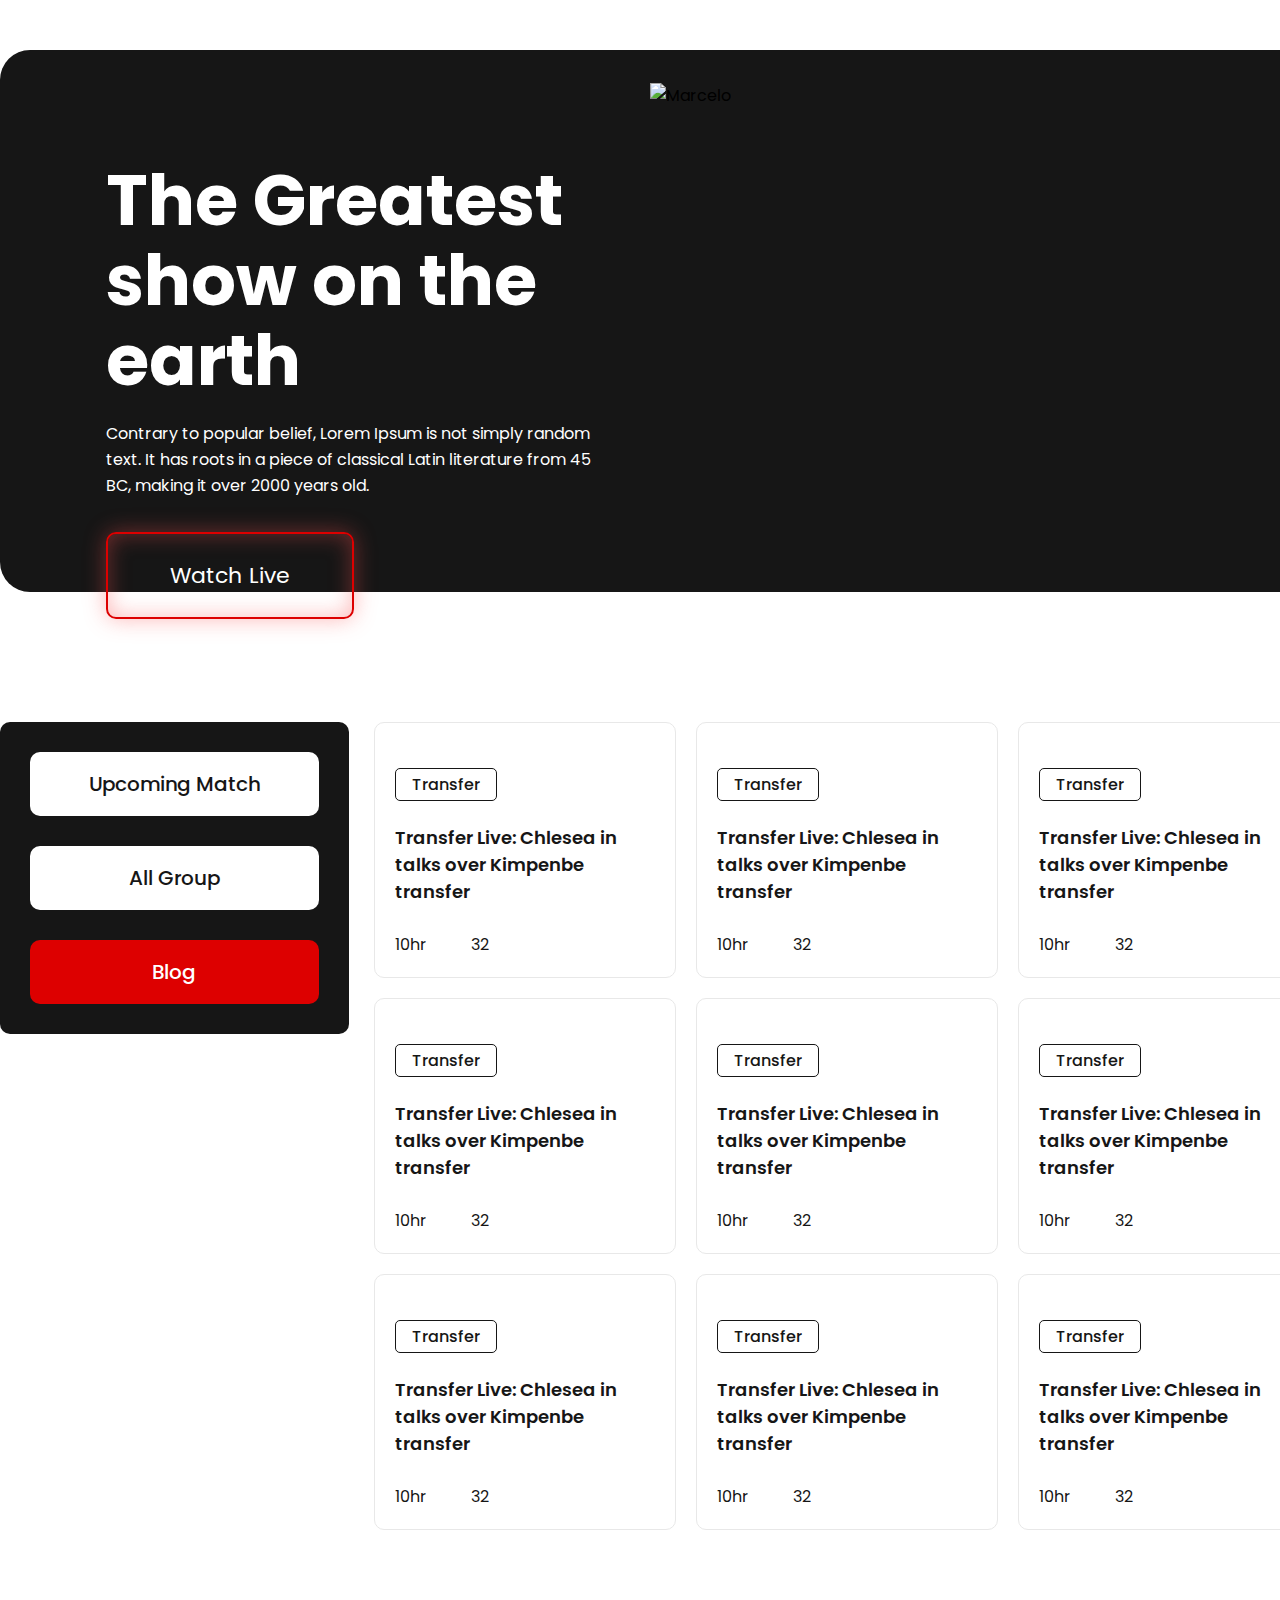
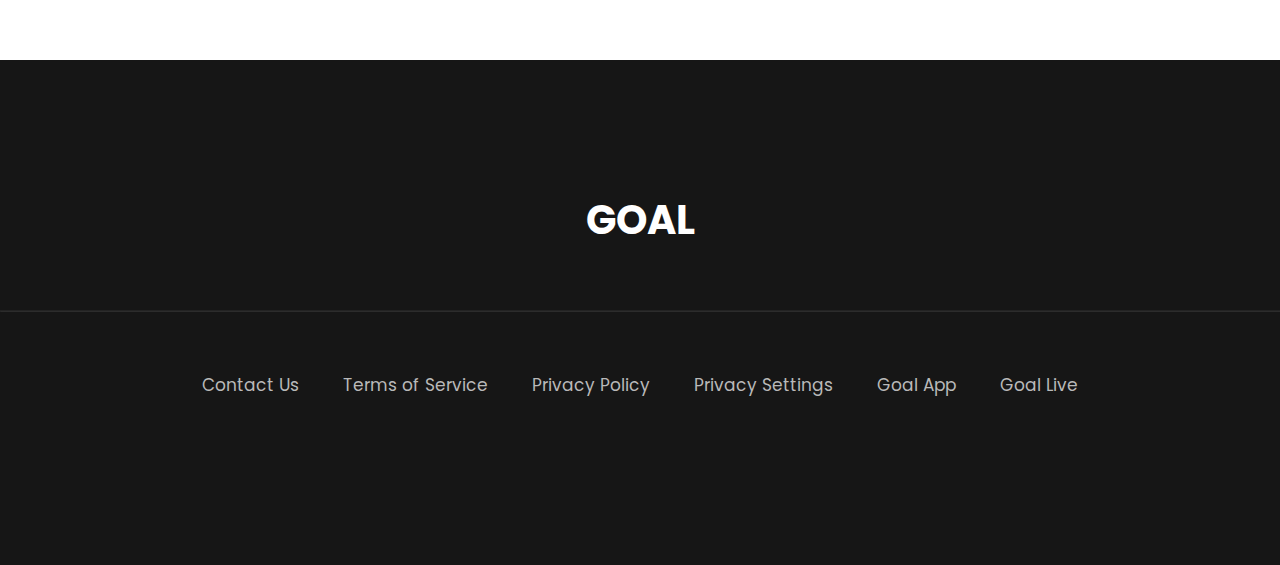
==== index.html @ 272e6b17 "groups-section-update" ====
<!DOCTYPE html>
<html lang="en">

<head>
    <meta charset="UTF-8">
    <meta http-equiv="X-UA-Compatible" content="IE=edge">
    <meta name="viewport" content="width=device-width, initial-scale=1.0">
    <title>World Cup</title>
    <!-- fav icon -->
    <link rel="shortcut icon" href="assets/favicon.png" type="image/x-icon">
    <!-- google fonts -->
    <link rel="preconnect" href="https://fonts.googleapis.com">
    <link rel="preconnect" href="https://fonts.gstatic.com" crossorigin>
    <link
        href="https://fonts.googleapis.com/css2?family=Poppins:ital,wght@0,100;0,200;0,300;0,400;0,500;0,600;0,700;0,800;0,900;1,100;1,200;1,300;1,400;1,500;1,600;1,700;1,800;1,900&display=swap"
        rel="stylesheet">
    <!-- font awesome icon -->
    <link rel="stylesheet" href="https://cdnjs.cloudflare.com/ajax/libs/font-awesome/6.1.1/css/all.min.css"
        integrity="sha512-KfkfwYDsLkIlwQp6LFnl8zNdLGxu9YAA1QvwINks4PhcElQSvqcyVLLD9aMhXd13uQjoXtEKNosOWaZqXgel0g=="
        crossorigin="anonymous" referrerpolicy="no-referrer" />
    <!-- stylesheets -->
    <link rel="stylesheet" href="styles/style.css">
</head>

<body>
    <header class="main-container">
        <section class="banner-section">
            <div class="banner-content">
                <div class="title">
                    <h1>The Greatest show on the earth</h1>
                    <p>Contrary to popular belief, Lorem Ipsum is not simply
                        random text. It has roots in a piece of classical Latin literature from 45 BC, making it over
                        2000 years old.</p>
                    <a class="button" href="#">Watch Live <i class="fa-solid fa-angle-right"></i></a>
                </div>
                <div class="player">
                    <img src="assets/BannerImage.png" alt="Marcelo">
                </div>
            </div>
        </section>
    </header>
    <main class="main-container">
        <section class="pages">
            <div class="page-section">
                <div class="page-filter">
                    <a id="mr-bt" href="matches.html">Upcoming Match</a>
                    <a class="g-p" id="mr-bt" href="group.html">All Group</a>
                    <a id="mr-bt-b" href="index.html">Blog</a>
                </div>
                <div class="transfer-section">
                    <div class="transfer-info">
                        <img src="assets/Blog Image.png" alt="">
                        <div class="transfer-detail">
                            <a href="#">Transfer</a>
                            <h5>Transfer Live: Chlesea in talks over Kimpenbe transfer</h5>
                            <p> <i class="fa-regular fa-clock"></i> 10hr</p>
                            <span><i class="fa-regular fa-message"></i> 32</span>
                        </div>
                    </div>
                    <div class="transfer-info">
                        <img src="assets/group.png" alt="">
                        <div class="transfer-detail">
                            <a href="#">Transfer</a>
                            <h5>Transfer Live: Chlesea in talks over Kimpenbe transfer</h5>
                            <p> <i class="fa-regular fa-clock"></i> 10hr</p>
                            <span><i class="fa-regular fa-message"></i> 32</span>
                        </div>
                    </div>
                    <div class="transfer-info">
                        <img src="assets/blogs.png" alt="">
                        <div class="transfer-detail">
                            <a href="#">Transfer</a>
                            <h5>Transfer Live: Chlesea in talks over Kimpenbe transfer</h5>
                            <p> <i class="fa-regular fa-clock"></i> 10hr</p>
                            <span><i class="fa-regular fa-message"></i> 32</span>
                        </div>
                    </div>
                    <div class="transfer-info">
                        <img src="assets/Blog Image.png" alt="">
                        <div class="transfer-detail">
                            <a href="#">Transfer</a>
                            <h5>Transfer Live: Chlesea in talks over Kimpenbe transfer</h5>
                            <p> <i class="fa-regular fa-clock"></i> 10hr</p>
                            <span><i class="fa-regular fa-message"></i> 32</span>
                        </div>
                    </div>
                    <div class="transfer-info">
                        <img src="assets/blogs.png" alt="">
                        <div class="transfer-detail">
                            <a href="#">Transfer</a>
                            <h5>Transfer Live: Chlesea in talks over Kimpenbe transfer</h5>
                            <p> <i class="fa-regular fa-clock"></i> 10hr</p>
                            <span><i class="fa-regular fa-message"></i> 32</span>
                        </div>
                    </div>
                    <div class="transfer-info">
                        <img src="assets/group.png" alt="">
                        <div class="transfer-detail">
                            <a href="#">Transfer</a>
                            <h5>Transfer Live: Chlesea in talks over Kimpenbe transfer</h5>
                            <p> <i class="fa-regular fa-clock"></i> 10hr</p>
                            <span><i class="fa-regular fa-message"></i> 32</span>
                        </div>
                    </div>
                    <div class="transfer-info">
                        <img src="assets/group.png" alt="">
                        <div class="transfer-detail">
                            <a href="#">Transfer</a>
                            <h5>Transfer Live: Chlesea in talks over Kimpenbe transfer</h5>
                            <p> <i class="fa-regular fa-clock"></i> 10hr</p>
                            <span><i class="fa-regular fa-message"></i> 32</span>
                        </div>
                    </div>
                    <div class="transfer-info">
                        <img src="assets/Blog Image.png" alt="">
                        <div class="transfer-detail">
                            <a href="#">Transfer</a>
                            <h5>Transfer Live: Chlesea in talks over Kimpenbe transfer</h5>
                            <p> <i class="fa-regular fa-clock"></i> 10hr</p>
                            <span><i class="fa-regular fa-message"></i> 32</span>
                        </div>
                    </div>
                    <div class="transfer-info">
                        <img src="assets/blogs.png" alt="">
                        <div class="transfer-detail">
                            <a href="#">Transfer</a>
                            <h5>Transfer Live: Chlesea in talks over Kimpenbe transfer</h5>
                            <p> <i class="fa-regular fa-clock"></i> 10hr</p>
                            <span><i class="fa-regular fa-message"></i> 32</span>
                        </div>
                    </div>
                </div>
            </div>
            <div class="btn">
                <a class="view-btn" href="#">View all</a>
            </div>
        </section>
    </main>
    <footer class="container">
        <h2>GOAL</h2>
        <div class="main-container">
            <hr>
        </div>
        <div class="footer-nav">
            <ul>
                <li><a href="#"></a>Contact Us</li>
                <li><a href="#"></a>Terms of Service</li>
                <li><a href="#"></a>Privacy Policy</li>
                <li><a href="#"></a>Privacy Settings</li>
                <li><a href="#"></a>Goal App</li>
                <li><a href="#"></a>Goal Live</li>
            </ul>
        </div>
        <div class="footer-icon">
            <div class="f-s-icon">
                <ul>
                    <li><a href=""><i class="fa-brands fa-instagram"></i></a></li>
                    <li><a href=""><i class="fa-brands fa-twitter"></i></a></li>
                    <li><a href=""><i class="fa-brands fa-youtube"></i></a></li>
                    <li><a href=""><i class="fa-brands fa-dribbble"></i></a></li>
                </ul>
            </div>
        </div>
    </footer>
</body>

</html>
---- styles/style.css ----
/* global styles */
* {
    margin: 0 auto;
    padding: 0;
    box-sizing: border-box;
    font-family: 'Poppins', sans-serif;
    text-decoration: none;
    list-style: none;
}

/* banner styles start here */

.main-container {
    width: 1320px;
}

.banner-section {
    margin-top: 50px;
}

.banner-content {
    background: #161616;
    border-radius: 30px;
    height: auto;
}

.banner-content {
    display: flex;
}

.transfer-info img {
    width: 100%;
}

.title h1 {
    padding-left: 106px;
    padding-top: 111px;
    color: white;
    font-size: 70px;
    line-height: 80px;
    font-weight: 700;
    margin-bottom: 20px;
}

.page-filter a.active {
    background-color: #DD0000;
    color: white;
}

.title p {
    font-size: 16px;
    font-weight: 400;
    padding-left: 106px;
    line-height: 26px;
    color: white;
    margin-bottom: 60px;
}

/* effect styles */
.button {
    box-shadow: inset 0 0 1em #fb515166, 0 0 1em #fb515166;
    border: #DD0000 solid 2px;
}

.button:hover {
    background-color: #DD0000;
    box-shadow: inset 0 0 0 #fb515166, 0 0 1.5em #fb515199;
    transition: 0.5s;
}

.btn .view-btn {
    display: none;
    margin-top: 40px;
    padding: 12px 29px;
    color: #161616;
    border-radius: 5px;
}

.view-btn:hover {
    color: white;
    background-color: #DD0000;
    box-shadow: inset 0 0 0 #fb515166, 0 0 1.5em #fb515199;
    transition: 0.5s;
}

.title a {
    padding: 26px 62px;
    width: 187px;
    height: 55px;
    margin-left: 106px;
    margin-top: 30px;
    font-size: 22px;
    font-family: 700;
    text-decoration: none;
    color: white;
    border-radius: 10px;
}

.title,
.player {
    flex-basis: 50%;
}

.player img {
    width: 100%;
    height: 100%;
}

.player {
    margin-top: 33px;
    margin-left: 50px;
    margin-right: 70px;
}

/* banner styles end here */

/* page section style start here */

.pages {
    width: 100%;
    margin-top: 130px;
    margin-bottom: 130px;
}

/* filter bar sticky start style */
.page-filter {
    position: sticky;
    margin: 0;
    padding: 0;
    top: 0;
}

/* filter bar sticky end style */

.page-filter {
    padding: 30px;
    background-color: #161616;
    border-radius: 10px;
    width: 32%;
    height: auto;
    align-items: flex-start;
}



.page-filter a {
    background-color: #DD0000;
    display: block;
    padding: 17px 39px;
    border-radius: 10px;
    font-size: 20px;
    color: #ffffff;
    font-weight: 500;
    text-align: center;
}

#mr-bt {
    margin-bottom: 30px;
    background-color: #ffffff;
    color: #161616;
}

.page-section {
    display: flex;
    align-items: flex-start;
}

.transfer-section,
.matches {
    display: grid;
    grid-template-columns: repeat(3, 1fr);
    grid-row-gap: 20px;
    grid-column-gap: 20px;
    margin-left: 25px;
    width: 90%;
}

.transfer-info {
    border: 1px solid #E8E8E8;
    border-radius: 10px;
    padding-bottom: 20px;
}

.transfer-info .transfer-detail {
    margin-left: 20px;
    margin-right: 20px;
    margin-top: 24px;
}

.transfer-info img {
    border-top-left-radius: 10px;
    border-top-right-radius: 10px;
}


.transfer-detail a {
    font-size: 16px;
    font-weight: 500;
    padding: 4px 16px;
    border: 1px solid #161616;
    border-radius: 5px;
    color: #161616;
}

.transfer-info h5 {
    display: block;
    font-size: 18px;
    font-weight: 600;
    color: #161616;
    line-height: 27px;
    margin-top: 27px;
    margin-bottom: 27px;
}

.transfer-info span {
    font-size: 16px;
    font-weight: 400;
    color: #161616;
    margin-left: 10px;
}

.transfer-info p {
    font-size: 16px;
    font-weight: 400;
    color: #161616;
    display: inline;
}

.fa-message {
    margin-left: 30px;
}

.btn .view-btn {
    display: none;
    text-align: center;
    padding: 12px 29px;
    color: #ffffff;
    border-radius: 5px;
}

/* page section style end here */

/* match section style */
.match-info {
    display: flex;
    justify-content: space-between;
    align-items: center;
}


.match-section {
    border: 1px solid #E8E8E8;
    border-radius: 10px;
    padding: 53px 20px;
    align-items: center;
    height: auto;
    width: 100%;
}

.match-section h1 {
    display: block;
    font-size: 20px;
    font-weight: 600;
    color: #161616;
    text-align: center;
    margin-top: 20px;
}

.transfer-detail h6 {
    align-items: center;
    border: none;
    font-size: 16px;
    color: #4D4D4D;
}

.match-section p {
    display: block;
    font-size: #4D4D4D;
    font-weight: 400;
    text-align: center;
    margin-top: 20px;
}

.vs {
    font-size: 16px;
    font-weight: 700;
    margin-left: 20px;
    margin-right: 20px;
}

/* match section end here */

/* footer section start here */
footer {
    background-color: #161616;
    margin: 0 auto;
    text-align: center;
    padding-top: 130px;
    padding-bottom: 100px;
}

footer h2 {
    font-size: 40px;
    font-weight: 600px;
    color: #FFFFFF;
    margin-bottom: 60px;
}

hr {
    color: #FFFFFF;
    opacity: 10%;
    margin-bottom: 60px;
}

.footer-nav ul li {
    color: #B9B9B9;
    margin-top: 50px;
    display: inline;
    margin-left: 20px;
    margin-right: 20px;
    font-size: 17px;
    cursor: pointer;
}

.f-s-icon ul li a {
    list-style: none;
}

.footer-icon {
    display: inline-block;
    list-style: none;
}

.footer-nav a {
    cursor: pointer;
}

.f-s-icon ul li a i {
    color: #FFFFFF;
    opacity: 100%;
    font-size: 18px;
}

.f-s-icon ul li {
    margin-left: 15px;
    margin-right: 15px;
    list-style: none;
}

.f-s-icon ul {
    text-align: center;
    display: flex;
    margin-top: 60px;
}

/* footer section end here */

/* -------------------------------------------------
                    *media queries*
---------------------------------------------------- */

/* Mobile device */
@media only screen and (max-width: 576px) {
    * {
        align-items: center;
        margin: 0;
    }

    /* filter bar sticky start style */
    .page-filter {
        position: relative;
    }

    /* filter bar sticky end style */

    .main-container {
        width: 100%;
        margin-top: 0;
    }

    /* effect styles */
    .button {
        box-shadow: inset 0 0 1em #fb515166, 0 0 1em #fb515166;
        border: #DD0000 solid 2px;
    }

    .button:hover {
        background-color: #DD0000;
        box-shadow: inset 0 0 0 #fb515166, 0 0 1.5em #fb515199;
        transition: 0.5s;
    }

    .btn .view-btn {
        display: none;
        margin-top: 40px;
        padding: 12px 29px;
        color: #161616;
        border-radius: 5px;
    }

    .view-btn:hover {
        color: white;
        background-color: #DD0000;
        box-shadow: inset 0 0 0 #fb515166, 0 0 1.5em #fb515199;
        transition: 0.5s;
    }

    .banner-section {
        margin-left: 15px;
        margin-right: 15px;
    }

    .banner-content {
        width: 100%;
        background: #161616;
        border-radius: 10px;
        height: auto;
        align-items: center;
        text-align: center;
    }

    .banner-section {
        margin-top: 20px;
    }

    .banner-content {
        display: flex;
        flex-direction: column;
        height: 100%;
    }

    .title h1 {
        color: white;
        font-size: 22px;
        line-height: 33px;
        font-weight: 700;
        margin-bottom: 20px;
        padding: 0px 53px;
        padding-top: 20px;
        margin-top: 0px;
        text-align: center;
    }

    .title p {
        padding: 0px 38px;
        font-size: 14px;
        font-weight: 400;
        line-height: 24px;
        color: white;
        text-align: center;
        margin-bottom: 40px;
        text-overflow: ellipsis;

    }

    .title a {
        padding: 10px 14px;
        font-size: 20px;
        font-family: 700;
        text-decoration: none;
        color: white;
        border-radius: 10px;
        text-align: center;
        margin: 0;
    }

    .player {
        margin-right: 8px;
        margin-left: 8px;
    }

    .player img {
        width: 100%;
        height: 100%;
        display: block;
    }

    .page-section {
        display: flex;
        flex-direction: column;

        align-items: center;
    }

    .pages {
        width: 100%;
        align-items: center;
    }


    .page-filter {
        background: none;
        padding: 30px;
        border-radius: 10px;
        width: 100%;
        height: auto;
    }

    #mr-bt {
        margin-bottom: 30px;
        background-color: #ffffff;
        color: #161616;
        border: 1px solid #161616;
    }

    .transfer-section {
        width: 90%;
    }

    .match-section {
        padding: 53px 45px;
    }

    .transfer-section,
    .matches {
        display: grid;
        grid-template-columns: repeat(1, 1fr);
        grid-row-gap: 15px;
        margin-left: 15px;
        margin-right: 15px;
        align-items: center;
    }

    .transfer-info {
        border: 1px solid #E8E8E8;
        border-radius: 10px;
    }

    .transfer-info img {
        width: 100%;
        border-top-left-radius: 10px;
        border-top-right-radius: 10px;
    }

    .transfer-info h5 {
        display: block;
        font-size: 16px;
        font-weight: 600;
        color: #161616;
        line-height: 27px;
        margin-top: 27px;
        margin-bottom: 27px;
    }

    .transfer-detail a {
        font-size: 16px;
        font-weight: 500;
        border: 1px solid #161616;
        border-radius: 5px;
        color: #161616;
        margin: 0;
        padding: 5px 5px;
    }

    .pages {
        width: 100%;
        margin-top: 0px;
        margin-bottom: 50px;
    }

    .footer-nav ul li {
        color: #B9B9B9;
        display: block;
        margin-left: 20px;
        margin-right: 20px;
        font-size: 17px;
        margin-top: 20px;
        cursor: pointer;
    }

    hr {
        color: #FFFFFF;
        opacity: 10%;
        margin-bottom: 30px;
    }

    footer h2 {
        font-size: 40px;
        color: #FFFFFF;
        margin-bottom: 30px;
    }

    footer {
        background-color: #161616;
        margin: 0 auto;
        text-align: center;
        margin-top: 0px;
        padding-top: 30px;
        padding-bottom: 30px;
    }

    .f-s-icon ul {
        text-align: center;
        display: flex;
        margin-top: 30px;
    }

    #mr-bt-b {
        background-color: #DD0000;
        color: #E8E8E8;
    }

}

/* mobile device end here */

/* tablet device start here */

@media only screen and (max-width: 992px) and (min-width: 577px) {

    .main-container {
        width: 100%;
    }

    .banner-section {
        margin-top: 30px;
    }

    .banner-content {
        display: flex;
    }

    .banner-content {
        background: #161616;
        border-radius: 30px;
        width: 100%;
        height: auto;
    }

    /* effect styles */
    .button {
        box-shadow: inset 0 0 1em #fb515166, 0 0 1em #fb515166;
        border: #DD0000 solid 2px;
    }

    .button:hover {
        background-color: #DD0000;
        box-shadow: inset 0 0 0 #fb515166, 0 0 1.5em #fb515199;
        transition: 0.5s;
    }

    .btn .view-btn {
        display: inline-block;
        margin-top: 40px;
        padding: 12px 29px;
        color: #161616;
        border-radius: 5px;
    }

    .view-btn:hover {
        color: white;
        background-color: #DD0000;
        box-shadow: inset 0 0 0 #fb515166, 0 0 1.5em #fb515199;
        transition: 0.5s;
    }


    .transfer-info img {
        border-top-left-radius: 10px;
        border-top-right-radius: 10px;
    }

    .title h1 {
        padding-left: 60px;
        padding-top: 45px;
        color: white;
        font-size: 40px;
        line-height: 50px;
        font-weight: 700;
        margin-bottom: 10px;
    }

    .title p {
        font-size: 14px;
        font-weight: 400;
        padding-left: 60px;
        line-height: 24px;
        color: white;
        margin-bottom: 40px;
    }

    .title a {
        padding: 12px 12px;
        margin-left: 60px;
        font-size: 22px;
        font-family: 700;
        text-decoration: none;
        color: white;
        border-radius: 10px
    }

    .player {
        margin-top: 58px;
        margin-right: 10px;
    }


    .pages {
        width: 100%;
        margin-top: 50px;
        margin-bottom: 50px;
    }

    /* filter bar sticky start style */
    .page-filter {
        position: relative;
    }

    /* filter bar sticky end style */
    .page-section {
        display: flex;
        flex-direction: column;
        justify-content: center;
    }

    .page-filter {
        border-radius: 10px;
        width: 100%;
    }

    .page-filter {
        display: flex;
        flex-direction: row;
        border-radius: 10px;
        width: 100%;
        height: auto;
        background-color: white;
    }

    .page-filter a {
        border: 1px solid #E8E8E8;
        border-radius: 10px;
        padding: 17px 75px;
    }

    #mr-bt {
        margin-bottom: 0px;
        background-color: #ffffff;
        color: #161616;
    }

    .transfer-info img {
        width: 100%;
    }

    .transfer-section,
    .matches {
        display: grid;
        grid-template-columns: repeat(2, 1fr);
        grid-row-gap: 20px;
        grid-column-gap: 20px;
        margin-left: 25px;
        margin-right: 25px;
    }


    .btn {
        text-align: center;
    }

    footer {
        background-color: #161616;
        margin: 0 auto;
        text-align: center;
        padding-top: 70px;
        padding-bottom: 70px;
    }

    hr {
        color: #FFFFFF;
        opacity: 10%;
        margin-bottom: 30px;
    }

    footer h2 {
        font-size: 40px;
        font-weight: 600px;
        color: #FFFFFF;
        margin-bottom: 30px;
    }

    .footer-nav ul li {
        color: #B9B9B9;
        display: inline-block;
        margin-top: 20px;
        margin-left: 20px;
        margin-right: 20px;
        font-size: 17px;
        cursor: pointer;
    }

    .banner-section {
        margin-left: 15px;
        margin-right: 15px;
    }

    #mr-bt {
        padding: 17px 50px;
    }

    .page-filter .g-p {
        padding: 17px 50px;
    }

}

/* tablet device end here */
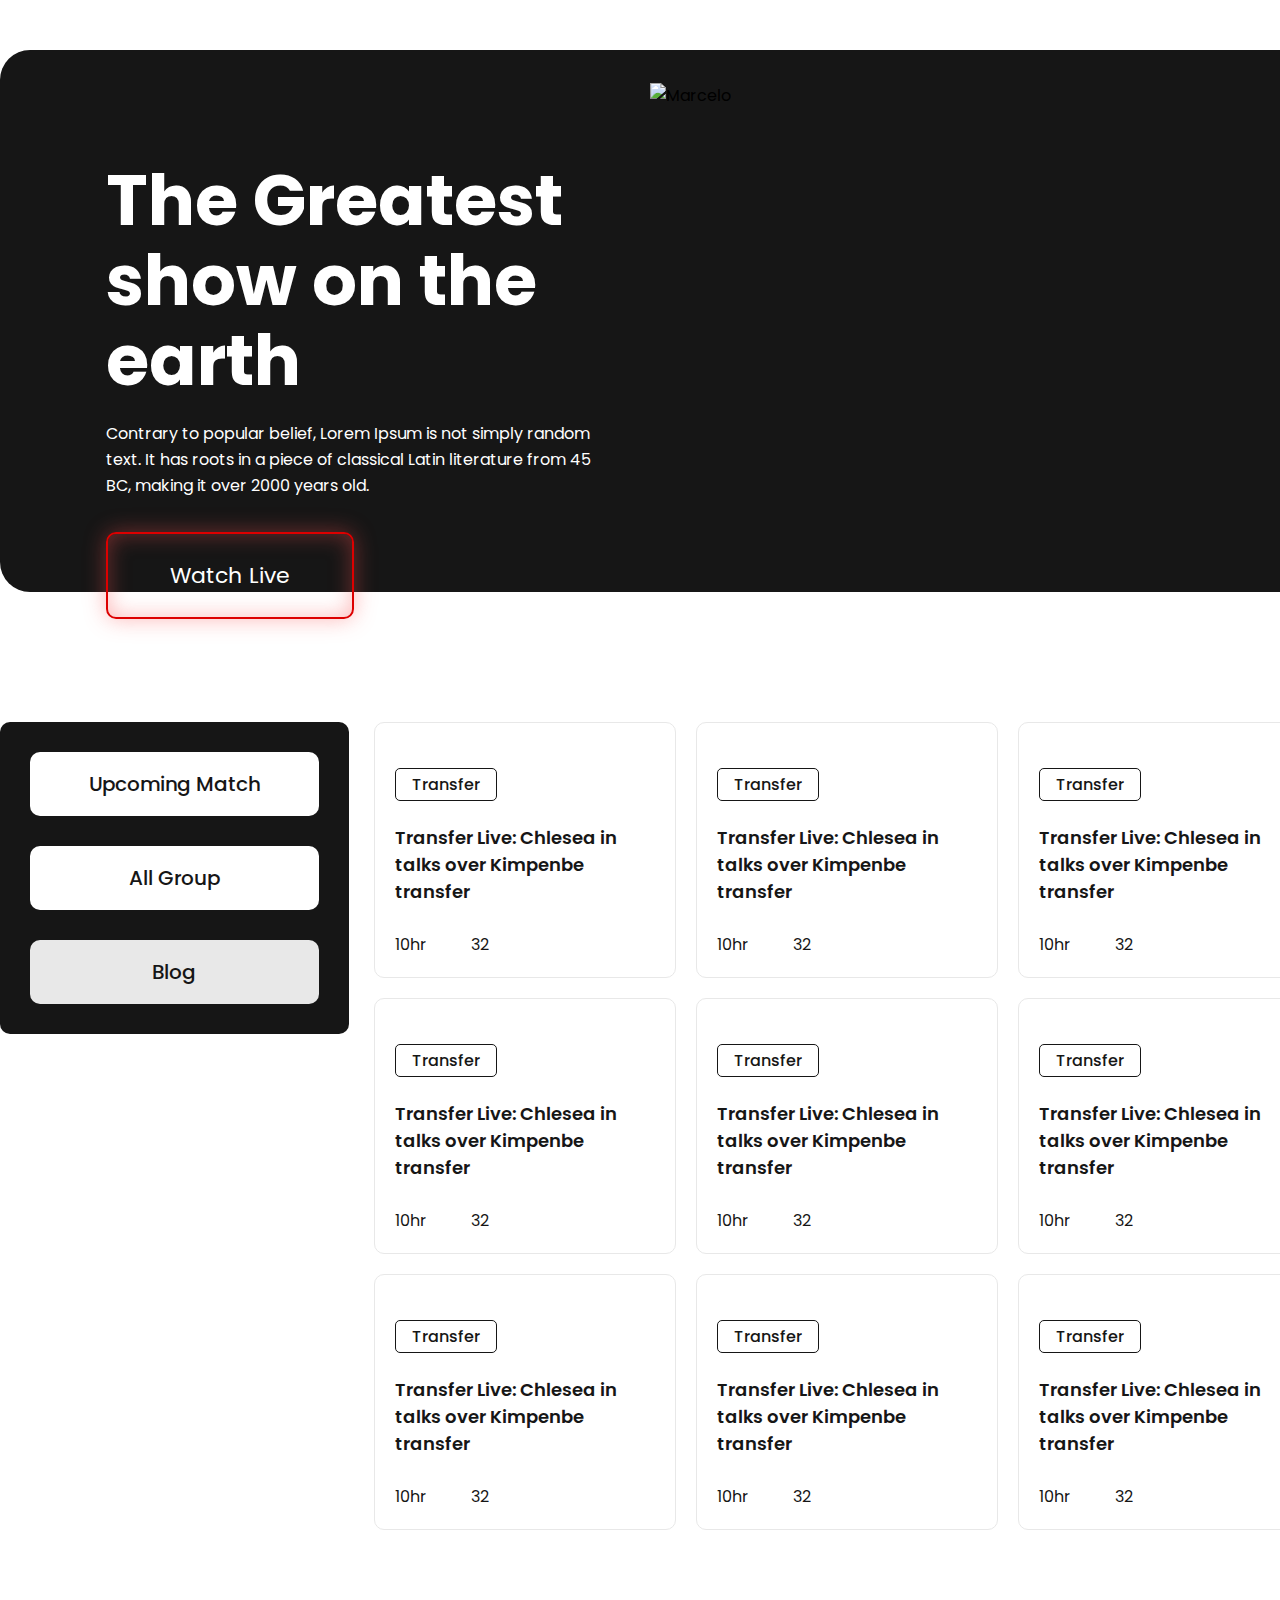
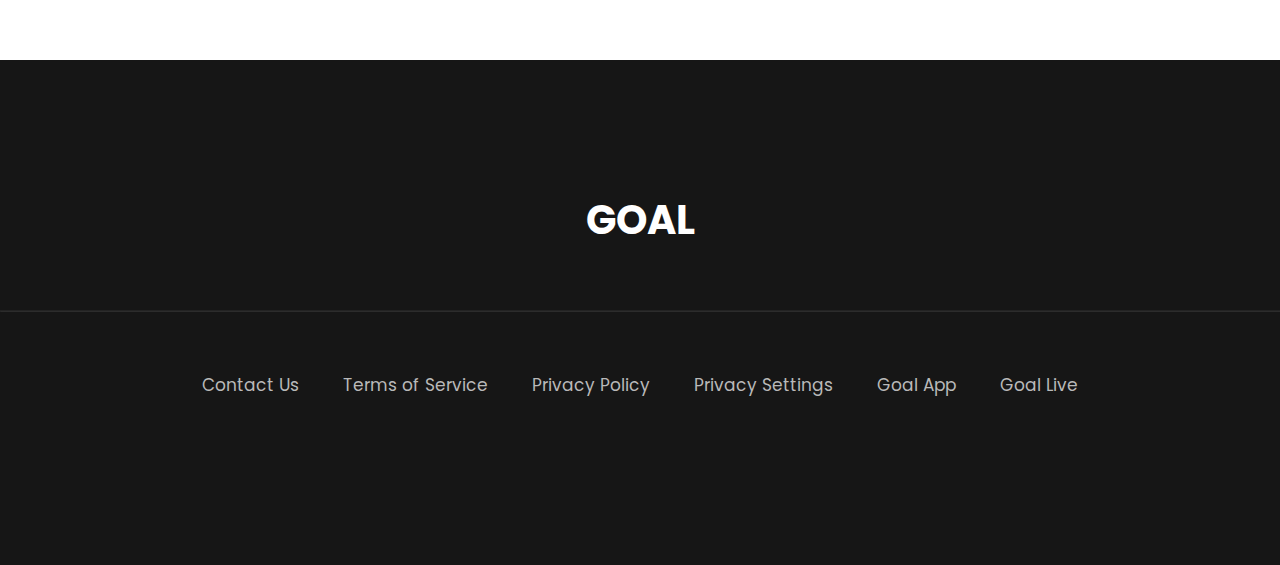
==== commit b47f5d58: "style add" ====
--- a/index.html
+++ b/index.html
@@ -1,6 +1,5 @@
 <!DOCTYPE html>
 <html lang="en">
-
 <head>
     <meta charset="UTF-8">
     <meta http-equiv="X-UA-Compatible" content="IE=edge">
@@ -21,7 +20,6 @@
     <!-- stylesheets -->
     <link rel="stylesheet" href="styles/style.css">
 </head>
-
 <body>
     <header class="main-container">
         <section class="banner-section">
@@ -40,15 +38,23 @@
         </section>
     </header>
     <main class="main-container">
+        <div class="news-container">
+            <div class="left-sidebar">
+
+            </div>
+            <div class="right-sidebar">
+
+            </div>
+        </div>
         <section class="pages">
             <div class="page-section">
                 <div class="page-filter">
-                    <a id="mr-bt" href="matches.html">Upcoming Match</a>
-                    <a class="g-p" id="mr-bt" href="group.html">All Group</a>
+                    <a class="active" id="mr-bt" href="matches.html">Upcoming Match</a>
+                    <a class="g-p active" id="mr-bt" href="group.html">All Group</a>
                     <a id="mr-bt-b" href="index.html">Blog</a>
                 </div>
                 <div class="transfer-section">
-                    <div class="transfer-info">
+                    <article class="transfer-info">
                         <img src="assets/Blog Image.png" alt="">
                         <div class="transfer-detail">
                             <a href="#">Transfer</a>
@@ -56,8 +62,8 @@
                             <p> <i class="fa-regular fa-clock"></i> 10hr</p>
                             <span><i class="fa-regular fa-message"></i> 32</span>
                         </div>
-                    </div>
-                    <div class="transfer-info">
+                    </article>
+                    <article class="transfer-info">
                         <img src="assets/group.png" alt="">
                         <div class="transfer-detail">
                             <a href="#">Transfer</a>
@@ -65,8 +71,8 @@
                             <p> <i class="fa-regular fa-clock"></i> 10hr</p>
                             <span><i class="fa-regular fa-message"></i> 32</span>
                         </div>
-                    </div>
-                    <div class="transfer-info">
+                    </article>
+                    <article class="transfer-info">
                         <img src="assets/blogs.png" alt="">
                         <div class="transfer-detail">
                             <a href="#">Transfer</a>
@@ -74,8 +80,8 @@
                             <p> <i class="fa-regular fa-clock"></i> 10hr</p>
                             <span><i class="fa-regular fa-message"></i> 32</span>
                         </div>
-                    </div>
-                    <div class="transfer-info">
+                    </article>
+                    <article class="transfer-info">
                         <img src="assets/Blog Image.png" alt="">
                         <div class="transfer-detail">
                             <a href="#">Transfer</a>
@@ -83,8 +89,8 @@
                             <p> <i class="fa-regular fa-clock"></i> 10hr</p>
                             <span><i class="fa-regular fa-message"></i> 32</span>
                         </div>
-                    </div>
-                    <div class="transfer-info">
+                    </article>
+                    <article class="transfer-info">
                         <img src="assets/blogs.png" alt="">
                         <div class="transfer-detail">
                             <a href="#">Transfer</a>
@@ -92,8 +98,8 @@
                             <p> <i class="fa-regular fa-clock"></i> 10hr</p>
                             <span><i class="fa-regular fa-message"></i> 32</span>
                         </div>
-                    </div>
-                    <div class="transfer-info">
+                    </article>
+                    <article class="transfer-info">
                         <img src="assets/group.png" alt="">
                         <div class="transfer-detail">
                             <a href="#">Transfer</a>
@@ -101,8 +107,8 @@
                             <p> <i class="fa-regular fa-clock"></i> 10hr</p>
                             <span><i class="fa-regular fa-message"></i> 32</span>
                         </div>
-                    </div>
-                    <div class="transfer-info">
+                    </article>
+                    <article class="transfer-info">
                         <img src="assets/group.png" alt="">
                         <div class="transfer-detail">
                             <a href="#">Transfer</a>
@@ -110,8 +116,8 @@
                             <p> <i class="fa-regular fa-clock"></i> 10hr</p>
                             <span><i class="fa-regular fa-message"></i> 32</span>
                         </div>
-                    </div>
-                    <div class="transfer-info">
+                    </article>
+                    <article class="transfer-info">
                         <img src="assets/Blog Image.png" alt="">
                         <div class="transfer-detail">
                             <a href="#">Transfer</a>
@@ -119,8 +125,8 @@
                             <p> <i class="fa-regular fa-clock"></i> 10hr</p>
                             <span><i class="fa-regular fa-message"></i> 32</span>
                         </div>
-                    </div>
-                    <div class="transfer-info">
+                    </article>
+                    <article class="transfer-info">
                         <img src="assets/blogs.png" alt="">
                         <div class="transfer-detail">
                             <a href="#">Transfer</a>
@@ -128,7 +134,7 @@
                             <p> <i class="fa-regular fa-clock"></i> 10hr</p>
                             <span><i class="fa-regular fa-message"></i> 32</span>
                         </div>
-                    </div>
+                    </article>
                 </div>
             </div>
             <div class="btn">
--- a/styles/style.css
+++ b/styles/style.css
@@ -40,11 +40,6 @@
     line-height: 80px;
     font-weight: 700;
     margin-bottom: 20px;
-}
-
-.page-filter a.active {
-    background-color: #DD0000;
-    color: white;
 }
 
 .title p {
@@ -141,15 +136,23 @@
     align-items: flex-start;
 }
 
-
+.page-filter a:hover {
+    color: white;
+    background: #DD0000;
+}
+
+.page-filter a .active {
+    background: #DD0000;
+    color: white;
+}
 
 .page-filter a {
-    background-color: #DD0000;
+    background-color: #E8E8E8;
     display: block;
     padding: 17px 39px;
     border-radius: 10px;
     font-size: 20px;
-    color: #ffffff;
+    color: #161616;
     font-weight: 500;
     text-align: center;
 }
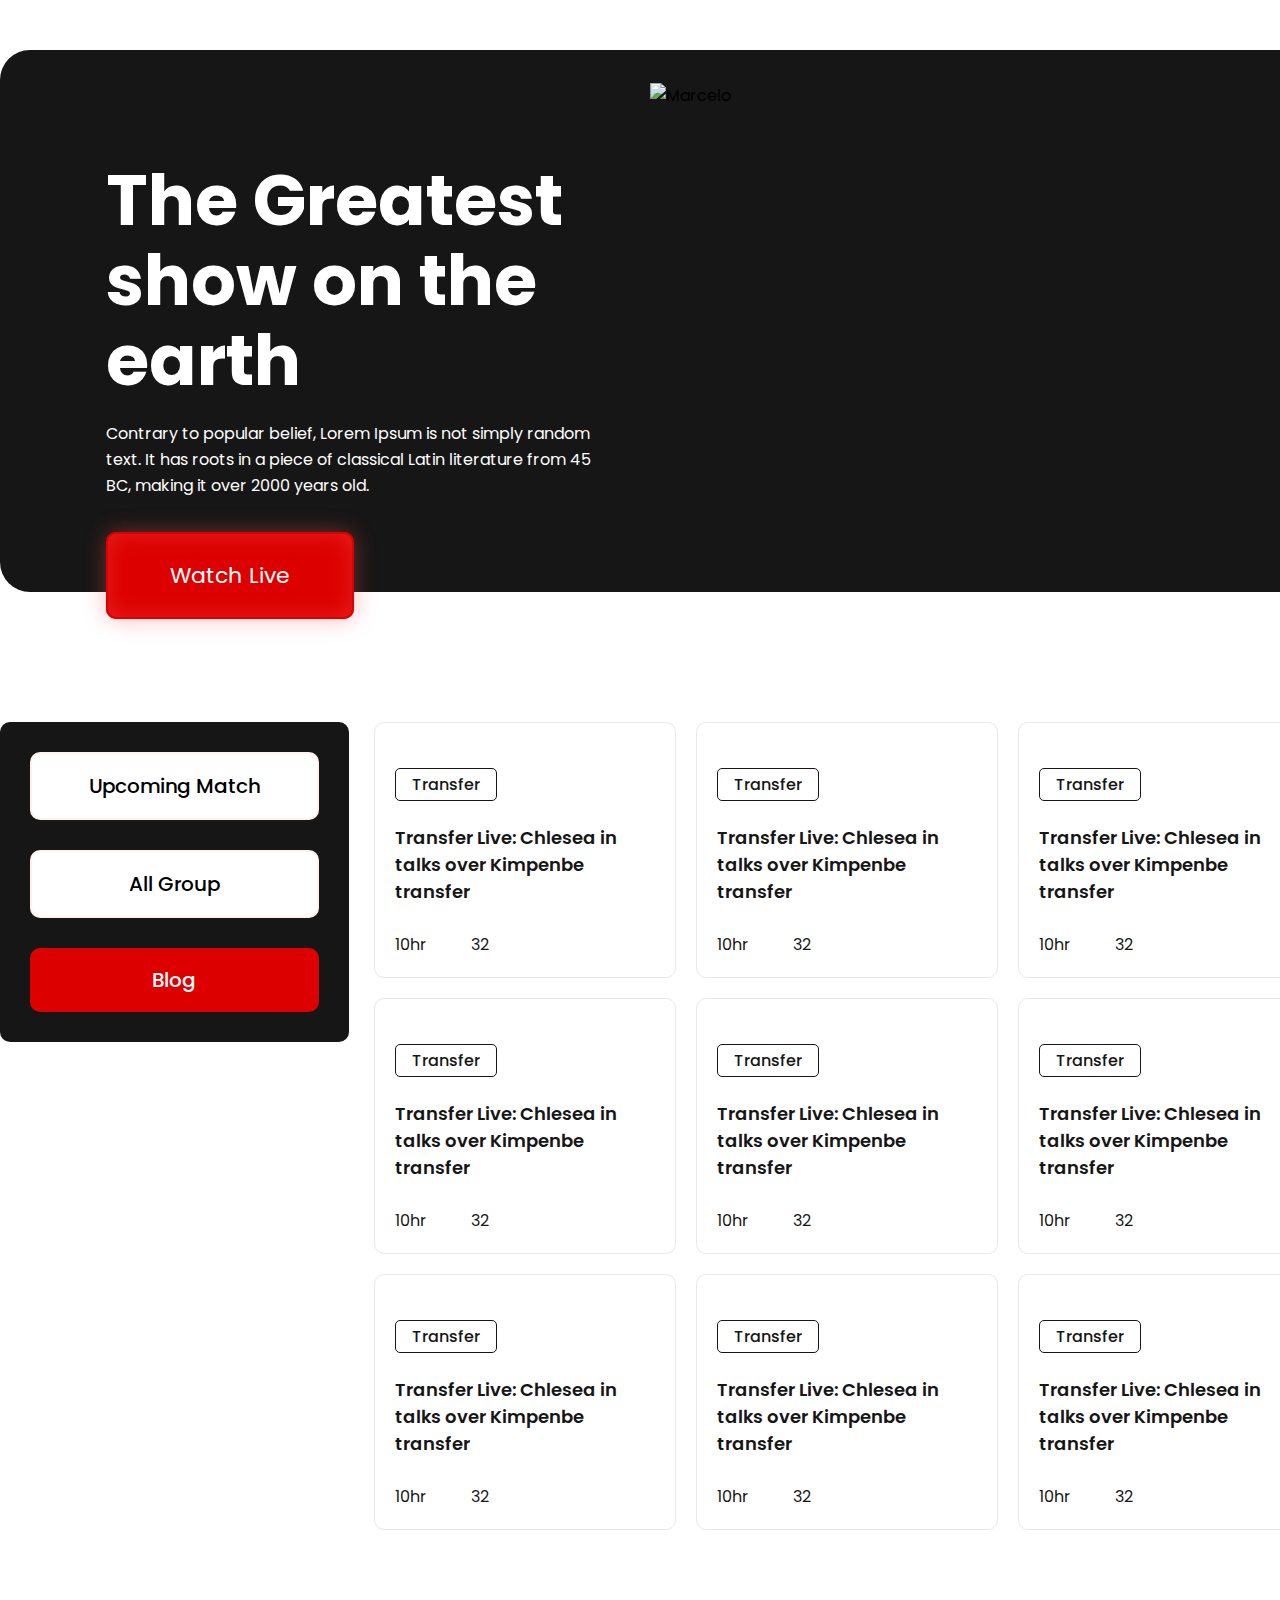
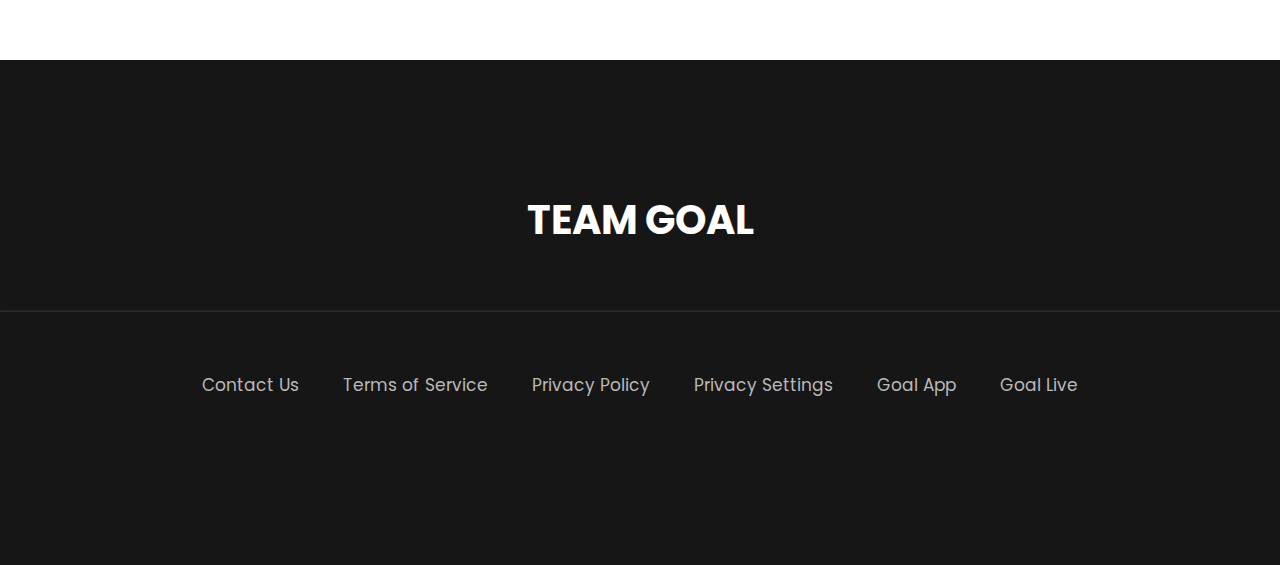
==== commit 58c46115: "update style" ====
--- a/index.html
+++ b/index.html
@@ -1,10 +1,11 @@
 <!DOCTYPE html>
 <html lang="en">
+
 <head>
     <meta charset="UTF-8">
     <meta http-equiv="X-UA-Compatible" content="IE=edge">
     <meta name="viewport" content="width=device-width, initial-scale=1.0">
-    <title>World Cup</title>
+    <title>Qatar World Cup</title>
     <!-- fav icon -->
     <link rel="shortcut icon" href="assets/favicon.png" type="image/x-icon">
     <!-- google fonts -->
@@ -20,6 +21,7 @@
     <!-- stylesheets -->
     <link rel="stylesheet" href="styles/style.css">
 </head>
+
 <body>
     <header class="main-container">
         <section class="banner-section">
@@ -38,20 +40,13 @@
         </section>
     </header>
     <main class="main-container">
-        <div class="news-container">
-            <div class="left-sidebar">
-
-            </div>
-            <div class="right-sidebar">
-
-            </div>
         </div>
         <section class="pages">
             <div class="page-section">
                 <div class="page-filter">
-                    <a class="active" id="mr-bt" href="matches.html">Upcoming Match</a>
-                    <a class="g-p active" id="mr-bt" href="group.html">All Group</a>
-                    <a id="mr-bt-b" href="index.html">Blog</a>
+                    <a class="flt-btn" id="mr-bt" href="matches.html">Upcoming Match</a>
+                    <a class="g-p flt-btn" id="mr-bt" href="group.html">All Group</a>
+                    <a class="flt-btn" id="mr-bt-b" href="index.html">Blog</a>
                 </div>
                 <div class="transfer-section">
                     <article class="transfer-info">
@@ -143,7 +138,7 @@
         </section>
     </main>
     <footer class="container">
-        <h2>GOAL</h2>
+        <h2>TEAM GOAL</h2>
         <div class="main-container">
             <hr>
         </div>
--- a/styles/style.css
+++ b/styles/style.css
@@ -58,7 +58,8 @@
 }
 
 .button:hover {
-    background-color: #DD0000;
+    background-color: #1b0101;
+    color: #FFFFFF;
     box-shadow: inset 0 0 0 #fb515166, 0 0 1.5em #fb515199;
     transition: 0.5s;
 }
@@ -78,7 +79,7 @@
     transition: 0.5s;
 }
 
-.title a {
+.button {
     padding: 26px 62px;
     width: 187px;
     height: 55px;
@@ -89,6 +90,7 @@
     text-decoration: none;
     color: white;
     border-radius: 10px;
+    background: #dd0000;
 }
 
 .title,
@@ -136,31 +138,40 @@
     align-items: flex-start;
 }
 
-.page-filter a:hover {
-    color: white;
-    background: #DD0000;
-}
-
-.page-filter a .active {
-    background: #DD0000;
-    color: white;
-}
-
-.page-filter a {
-    background-color: #E8E8E8;
+.flt-btn {
+    transition: 0.5s;
     display: block;
     padding: 17px 39px;
     border-radius: 10px;
     font-size: 20px;
-    color: #161616;
     font-weight: 500;
+    color: #FFFFFF;
     text-align: center;
+    background-color: #DD0000;
+}
+
+#mr-bt:hover {
+    background-color: #1b0101;
+    color: #FFFFFF;
+}
+
+.flt-btn:hover {
+    display: block;
+    padding: 17px 39px;
+    border-radius: 10px;
+    font-size: 20px;
+    text-align: center;
+    background-color: #1b0101;
+    color: #FFFFFF;
+    box-shadow: inset 0 0 0 #fb515166, 0 0 1.5em #fb515199;
+    transition: 0.5s;
 }
 
 #mr-bt {
     margin-bottom: 30px;
     background-color: #ffffff;
-    color: #161616;
+    color: black;
+    border: #fb5f1516 solid 2px;
 }
 
 .page-section {
@@ -646,13 +657,14 @@
         display: inline-block;
         margin-top: 40px;
         padding: 12px 29px;
-        color: #161616;
+        color: #B9B9B9;
         border-radius: 5px;
+        background-color: #DD0000;
     }
 
     .view-btn:hover {
         color: white;
-        background-color: #DD0000;
+        background-color: #1b0101;
         box-shadow: inset 0 0 0 #fb515166, 0 0 1.5em #fb515199;
         transition: 0.5s;
     }
@@ -752,7 +764,7 @@
         grid-template-columns: repeat(2, 1fr);
         grid-row-gap: 20px;
         grid-column-gap: 20px;
-        margin-left: 25px;
+        margin-left: 38px;
         margin-right: 25px;
     }
 
@@ -773,6 +785,8 @@
         color: #FFFFFF;
         opacity: 10%;
         margin-bottom: 30px;
+        margin-left: 50px;
+        margin-right: 50px;
     }
 
     footer h2 {
@@ -792,6 +806,10 @@
         cursor: pointer;
     }
 
+    .footer-nav ul li a {
+        padding: 0px 5px;
+    }
+
     .banner-section {
         margin-left: 15px;
         margin-right: 15px;
